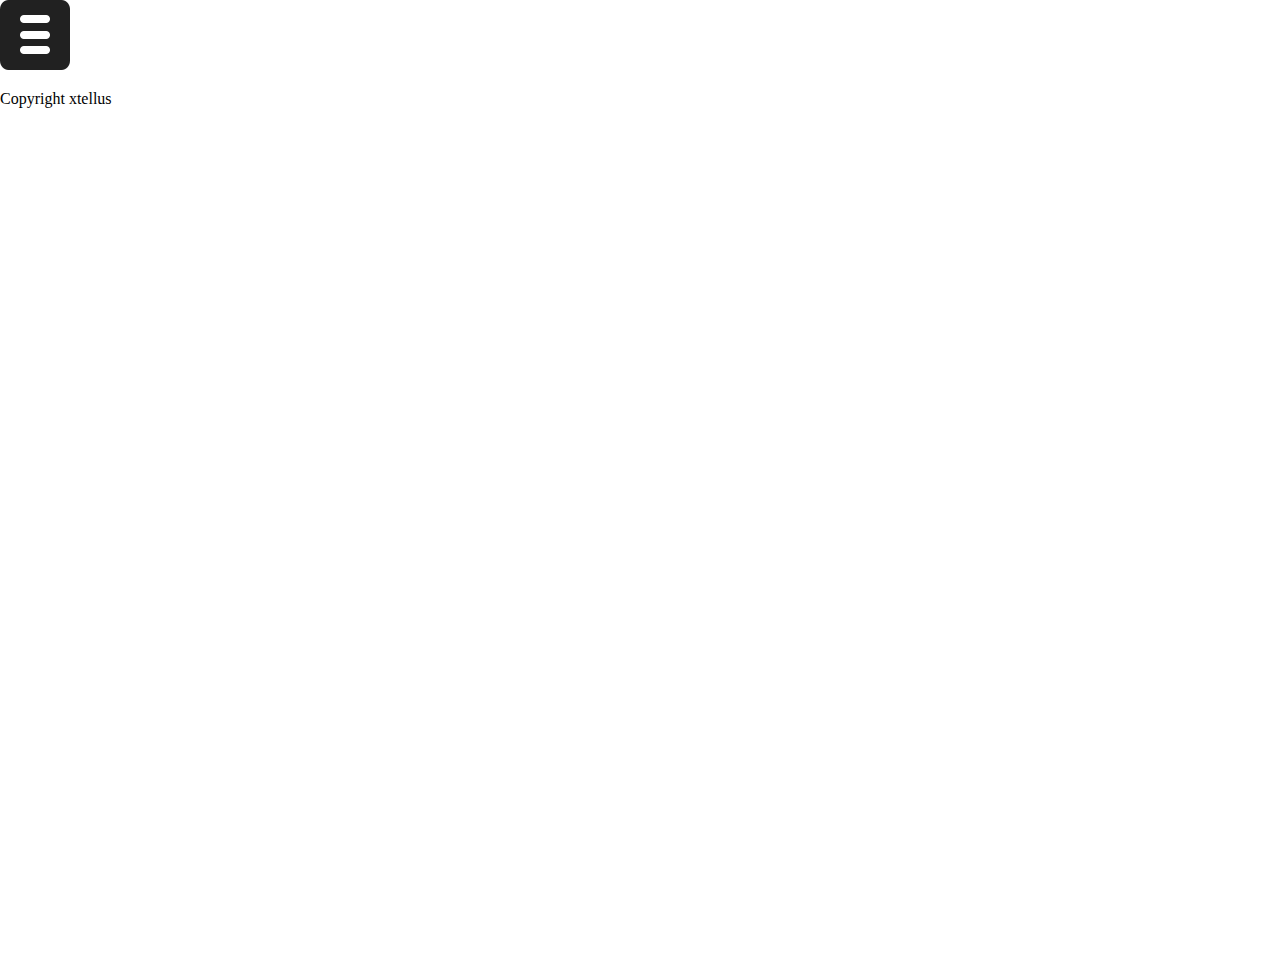
==== site/index.html @ 75f237f9 "Added template and skiss" ====
<!DOCTYPE html>
<html>
	<head>
		<meta charset="utf-8" />
		<meta name="viewport" content="width=device-width, initial-scale=1">
		<title>Travels</title>
		<link href="./css/main.css" rel="stylesheet"/>
		<link href="https://fonts.googleapis.com/css?family=Maven+Pro|Ubuntu:700" rel="stylesheet">
	</head>

	<body>
		<img src=".\img\button.png" alt="button" class="button" onclick="slide()"></img>
		<div class="all">
			<nav class="menu" id="navi">
			</nav>
			<div class="main">
				<header></header>
				<content>
				</content>
				<footer><p>Copyright xtellus</p></footer>
			</div>
			<aside>
			</aside>
		</div>
	</body>
	<script src="./js/main.js"></script>
</html>
---- site/css/main.css ----
body {
    margin: 0px;
    padding: 0px;
}

.all {

    width: 97vw;
    height: 100vh;
    display: flex;
    flex-direction: row;
    margin: 0px;

}
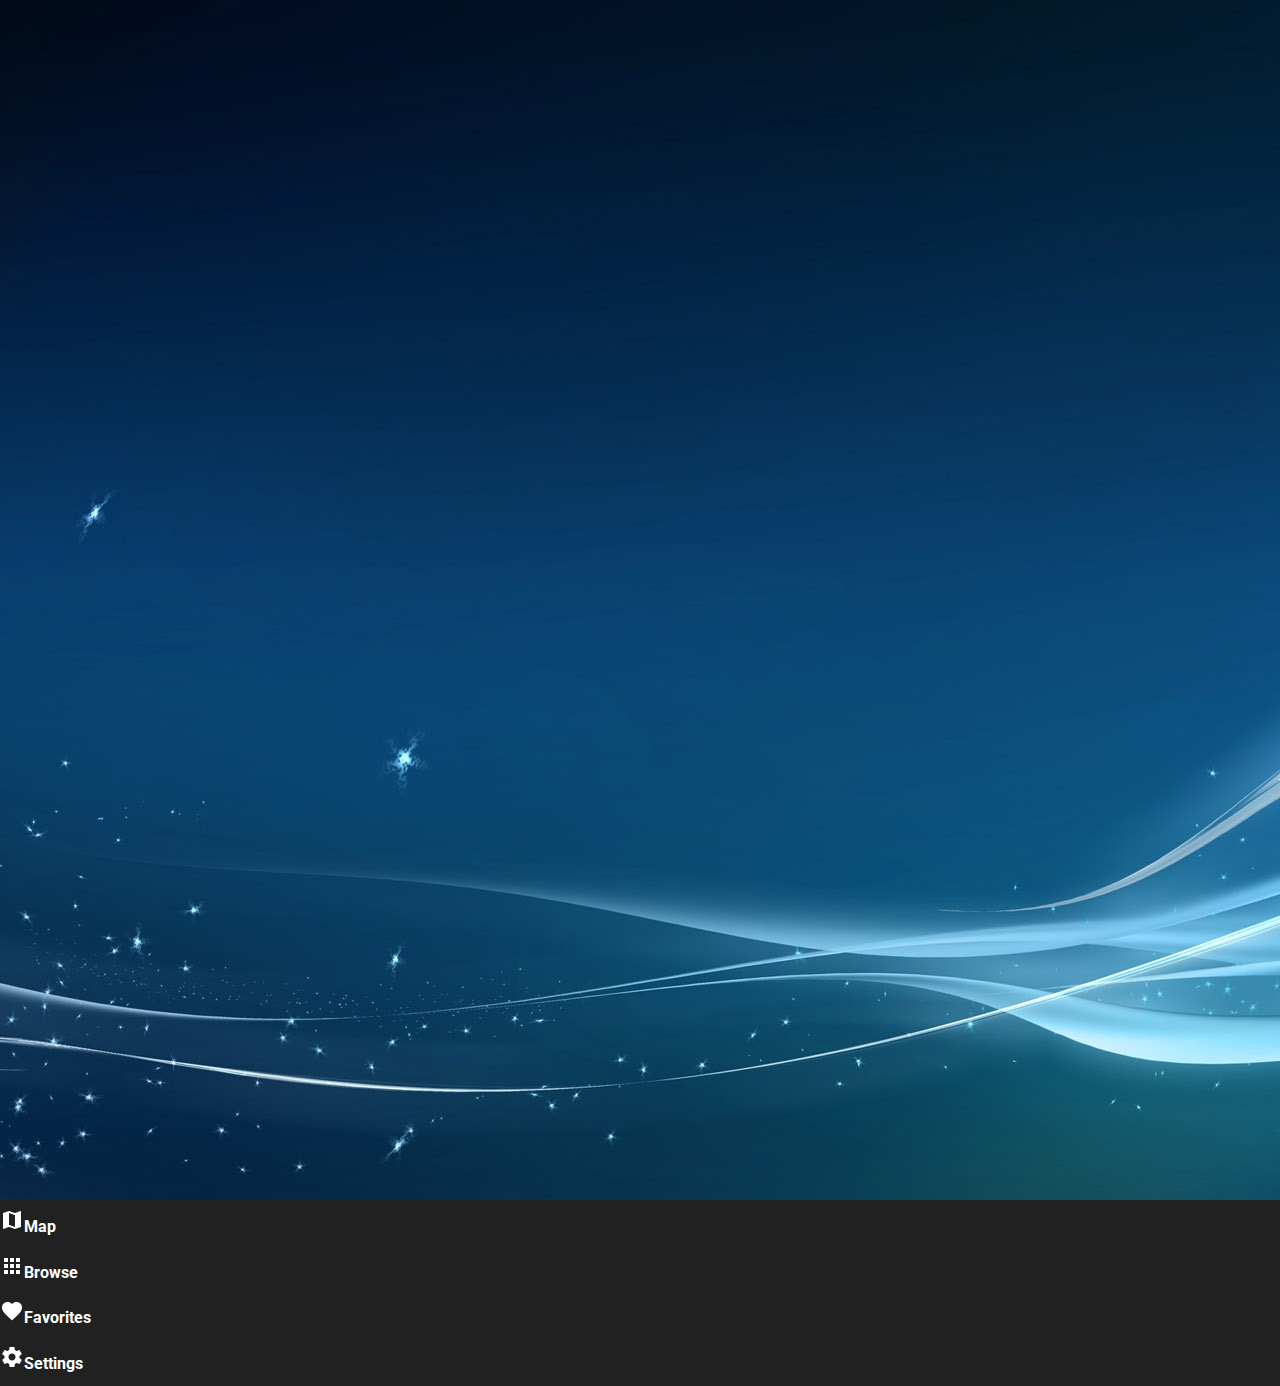
==== commit de343c32: "Started basic layout, header and navigation" ====
--- a/site/index.html
+++ b/site/index.html
@@ -5,19 +5,27 @@
 		<meta name="viewport" content="width=device-width, initial-scale=1">
 		<title>Travels</title>
 		<link href="./css/main.css" rel="stylesheet"/>
-		<link href="https://fonts.googleapis.com/css?family=Maven+Pro|Ubuntu:700" rel="stylesheet">
+		<link href="https://fonts.googleapis.com/css?family=Roboto:300" rel="stylesheet">
 	</head>
 
 	<body>
-		<img src=".\img\button.png" alt="button" class="button" onclick="slide()"></img>
 		<div class="all">
 			<nav class="menu" id="navi">
+				<img src=".\img\background.jpg" alt="background" class="background"></img>
+				<div class=menuitem><img src=".\img\map.png" alt="map" class="icon"></img><h2>Map</h2></div>
+				<div class=menuitem><img src=".\img\browse.png" alt="browse" class="icon"></img><h2>Browse</h2></div>
+				<div class=menuitem><img src=".\img\favorites.png" alt="favorites" class="icon"><h2>Favorites</h2></div>
+				<div class=menuitem><img src=".\img\settings.png" alt="settings" class="icon"><h2>Settings</h2></div>
 			</nav>
 			<div class="main">
-				<header></header>
+				<header>
+					<img src=".\img\button.png" alt="button" class="button" onclick="slide()"></img>
+					<h1>Browse</h1>
+					<img src=".\img\search.png" alt="search" class="search"></img>
+				</header>
 				<content>
 				</content>
-				<footer><p>Copyright xtellus</p></footer>
+				<footer></footer>
 			</div>
 			<aside>
 			</aside>
--- a/site/css/main.css
+++ b/site/css/main.css
@@ -1,14 +1,104 @@
 body {
     margin: 0px;
     padding: 0px;
+    background-color: #212121;
 }
 
 .all {
 
-    width: 97vw;
+    width: 100vw;
     height: 100vh;
     display: flex;
     flex-direction: row;
+    font-family: 'Roboto', sans-serif;
     margin: 0px;
+    color: white;
 
-}+}
+
+header {
+    height: 72px;
+    width: 100%;
+    display: flex;
+    flex-direction: row;
+    justify-content: center;
+    align-items: center;
+}
+
+h1 {
+    margin: 0;
+    padding: 0;
+    font-size: 1.8em;
+}
+
+h2 {
+    display: inline-block;
+    font-size: 1em;
+}
+
+.main {
+    background-color: #303030;
+    display: flex;
+    flex-direction: column;
+    width: 100%;
+}
+
+content {
+    background-color: #424242;
+    height: 100vh;
+    width: 100%;
+}
+
+@media only screen
+and (max-device-width : 768px) {
+
+    .menu {
+        display: none;
+    }
+
+    .menuVisible {
+        position: fixed;
+        top: 0;
+        left: 0;
+        width: 80vw;
+        height: 100vh;
+        z-index: 1;
+        background-color: #303030;      
+    }
+
+    .menuitem {
+        padding-left: 16px;
+        display: flex;
+        flex-direction: row;
+        align-items: center;
+        margin-top: 8px;
+    }
+
+    .icon {
+        padding-right: 16px;
+    }
+
+    .background {
+        width: 100%;
+        z-index: 2;
+    }
+
+    .button {
+        display: unset;
+        position: fixed;
+        left: 0;        
+        width: 50px;
+        height: 50px;
+        background-color: transparent;
+        z-index: 10;
+        margin-left: 8px;
+    }
+
+    .search {
+        position: fixed;
+        right: 0;        
+        width: 50px;
+        height: 50px;
+        background-color: transparent;
+        padding-right: 8px;
+    }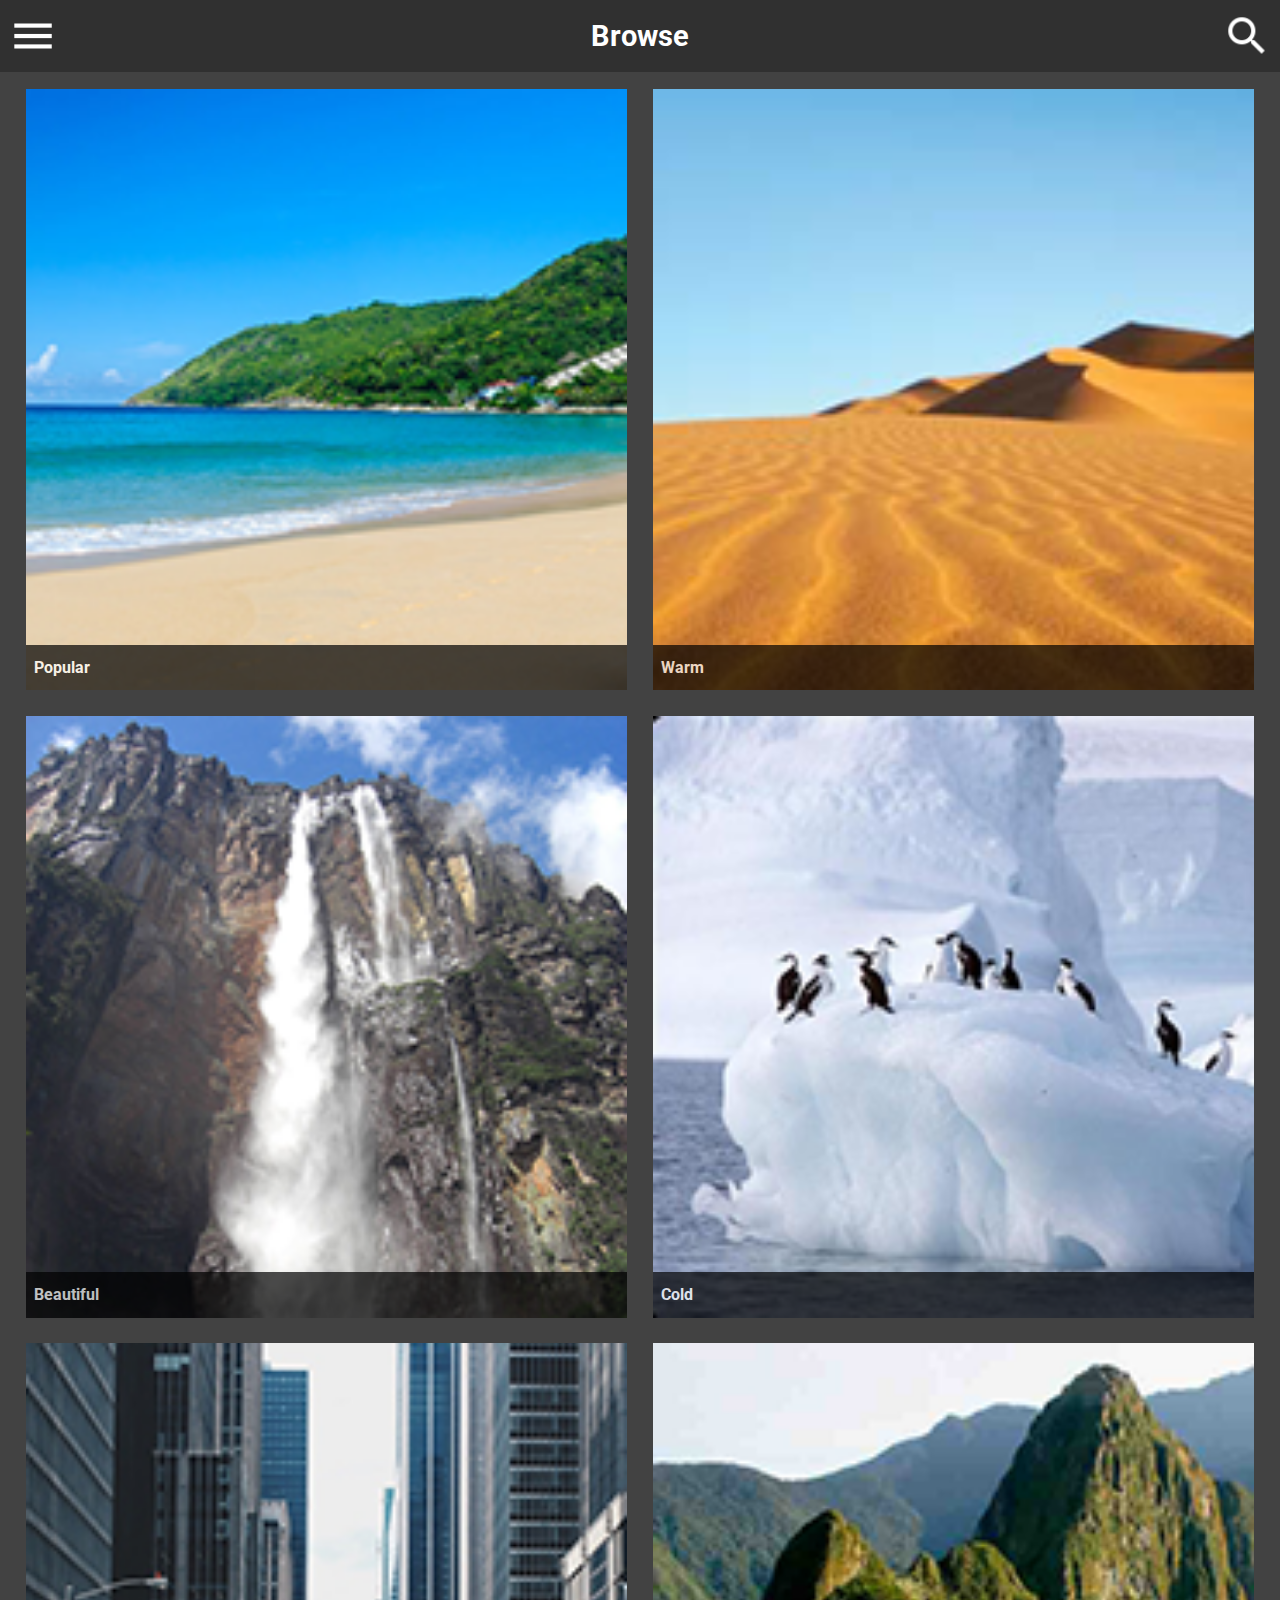
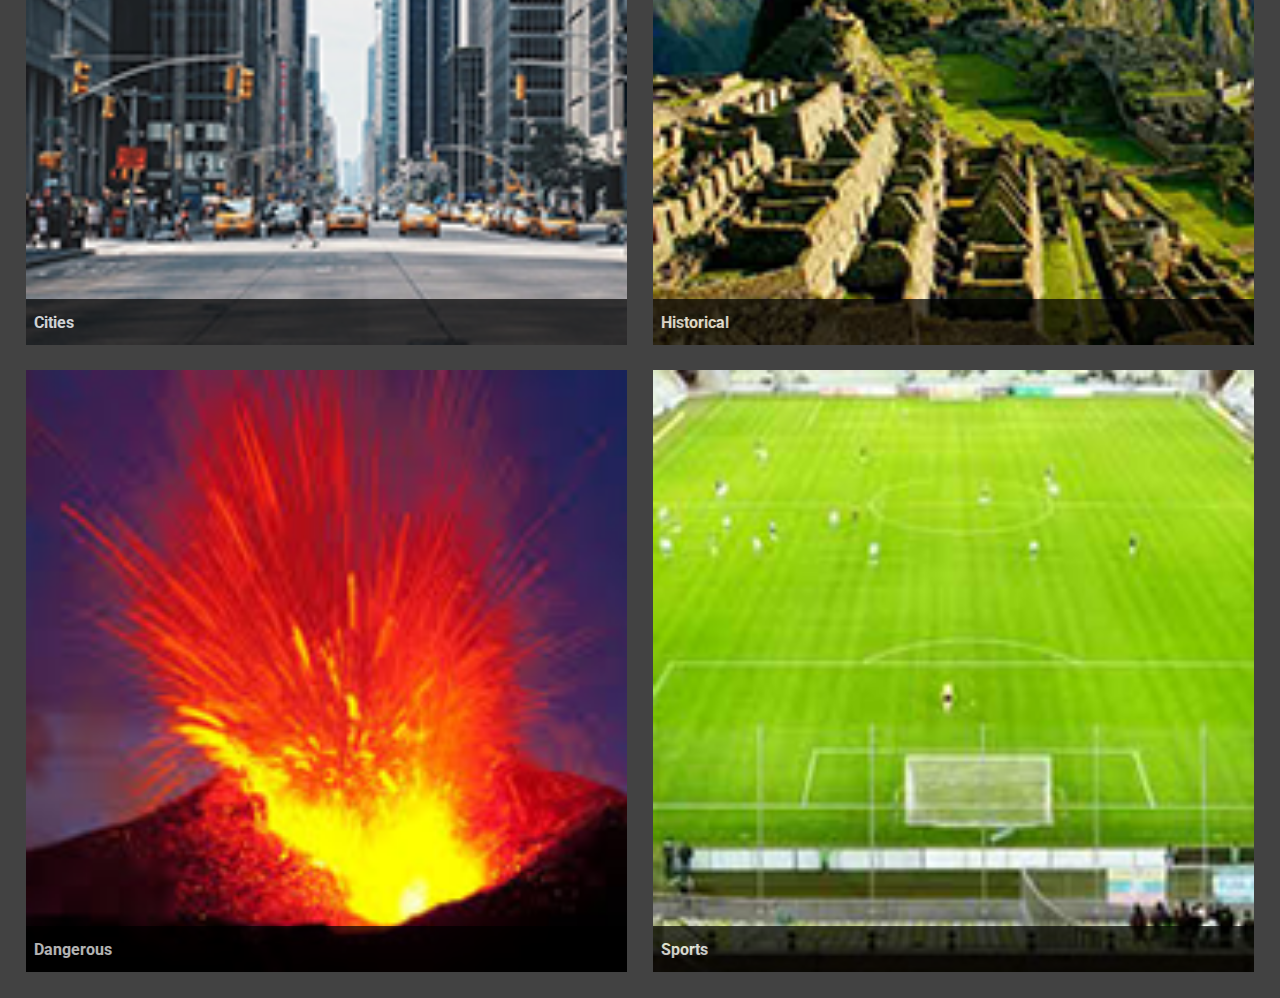
==== commit 18a81b2f: "Added content" ====
--- a/site/index.html
+++ b/site/index.html
@@ -10,6 +10,7 @@
 
 	<body>
 		<div class="all">
+			<img src=".\img\button.png" alt="button" class="button" onclick="slide()"></img>
 			<nav class="menu" id="navi">
 				<img src=".\img\background.jpg" alt="background" class="background"></img>
 				<div class=menuitem><img src=".\img\map.png" alt="map" class="icon"></img><h2>Map</h2></div>
@@ -19,11 +20,18 @@
 			</nav>
 			<div class="main">
 				<header>
-					<img src=".\img\button.png" alt="button" class="button" onclick="slide()"></img>
 					<h1>Browse</h1>
 					<img src=".\img\search.png" alt="search" class="search"></img>
 				</header>
 				<content>
+					<article><img src=".\img\popular.png" alt="popular" class="travel"><div class="description"><h2>Popular</h2></article>
+					<article><img src=".\img\warm.png" alt="warm" class="travel"><div class="description"><h2>Warm</h2></article>
+					<article><img src=".\img\beautiful.png" alt="beautiful" class="travel"><div class="description"><h2>Beautiful</h2></div></article>
+					<article><img src=".\img\cold.png" alt="cold" class="travel"><div class="description"><h2>Cold</h2></div></article>
+					<article><img src=".\img\cities.png" alt="cities" class="travel"><div class="description"><h2>Cities</h2></div></article>
+					<article><img src=".\img\historical.png" alt="historical" class="travel"><div class="description"><h2>Historical</h2></div></article>
+					<article><img src=".\img\dangerous.png" alt="dangerous" class="travel"><div class="description"><h2>Dangerous</h2></div></article>
+					<article><img src=".\img\sports.png" alt="sports" class="travel"><div class="description"><h2>Sports</h2></div></article>
 				</content>
 				<footer></footer>
 			</div>
--- a/site/css/main.css
+++ b/site/css/main.css
@@ -1,13 +1,13 @@
 body {
     margin: 0px;
     padding: 0px;
-    background-color: #212121;
+    background-color: #424242;
 }
 
 .all {
 
-    width: 100vw;
-    height: 100vh;
+    width: 100%;
+    height: 100%;
     display: flex;
     flex-direction: row;
     font-family: 'Roboto', sans-serif;
@@ -18,11 +18,15 @@
 
 header {
     height: 72px;
+    position: fixed;
+    z-index: 3;
+    top: 0;
     width: 100%;
     display: flex;
     flex-direction: row;
     justify-content: center;
     align-items: center;
+    background-color: #303030;
 }
 
 h1 {
@@ -37,7 +41,7 @@
 }
 
 .main {
-    background-color: #303030;
+    background-color: #424242;
     display: flex;
     flex-direction: column;
     width: 100%;
@@ -45,12 +49,14 @@
 
 content {
     background-color: #424242;
-    height: 100vh;
+    padding: 1%;
+    padding-top: 76px;
+    height: 100%;
     width: 100%;
 }
 
-@media only screen
-and (max-device-width : 768px) {
+
+ 
 
     .menu {
         display: none;
@@ -60,9 +66,10 @@
         position: fixed;
         top: 0;
         left: 0;
-        width: 80vw;
-        height: 100vh;
-        z-index: 1;
+        width: 80%;
+        max-width: 300px;
+        height: 100%;
+        z-index: 4;
         background-color: #303030;      
     }
 
@@ -80,7 +87,7 @@
 
     .background {
         width: 100%;
-        z-index: 2;
+        z-index: 5;
     }
 
     .button {
@@ -90,8 +97,9 @@
         width: 50px;
         height: 50px;
         background-color: transparent;
-        z-index: 10;
+        z-index: 100;
         margin-left: 8px;
+        margin-top: 11px;
     }
 
     .search {
@@ -101,4 +109,37 @@
         height: 50px;
         background-color: transparent;
         padding-right: 8px;
+    }
+
+    content {
+        display: flex;
+        flex-direction: row;
+        flex-wrap: wrap;
+        align-content: flex-start;
+        justify-content: flex-start;
+    }
+
+    article {
+        margin: 1%;
+        width: 47%;
+        display: flex;
+        flex-direction: column-reverse;
+    }
+
+    .travel {
+        position: static;
+        width: 100%;
+        height: auto;
+        z-index: 1;
+    }
+
+    .description {
+        position: absolute;
+        width: calc(47% - 8px);
+        color: white;
+        background-color: black;
+        opacity: 0.7;
+        z-index: 2;
+        padding-left: 8px;
+        
     }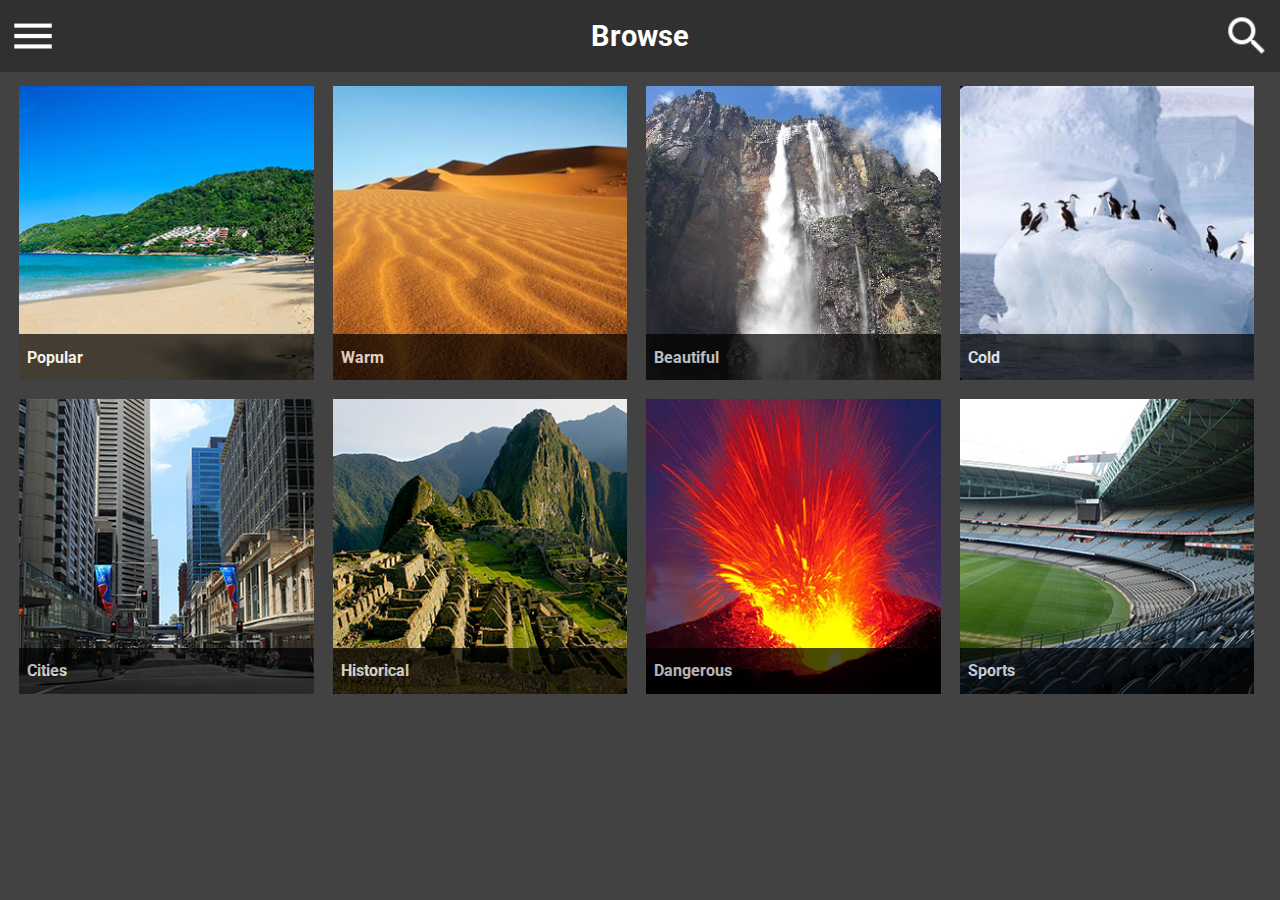
==== commit 1c123e00: "Skapade popular.jpg, optimiserade genom att använda olika stora bilder, andra justeringar" ====
--- a/site/index.html
+++ b/site/index.html
@@ -13,10 +13,10 @@
 			<img src=".\img\button.png" alt="button" class="button" onclick="slide()"></img>
 			<nav class="menu" id="navi">
 				<img src=".\img\background.jpg" alt="background" class="background"></img>
-				<div class=menuitem><img src=".\img\map.png" alt="map" class="icon"></img><h2>Map</h2></div>
-				<div class=menuitem><img src=".\img\browse.png" alt="browse" class="icon"></img><h2>Browse</h2></div>
-				<div class=menuitem><img src=".\img\favorites.png" alt="favorites" class="icon"><h2>Favorites</h2></div>
-				<div class=menuitem><img src=".\img\settings.png" alt="settings" class="icon"><h2>Settings</h2></div>
+				<menuitem><img src=".\img\map.png" alt="map" class="icon"></img><h2>Map</h2></menuitem>
+				<a class="menulink" href="./index.html"><menuitem><img src=".\img\browse.png" alt="browse" class="icon"></img><h2>Browse</h2></menuitem></a>
+				<menuitem><img src=".\img\favorites.png" alt="favorites" class="icon"><h2>Favorites</h2></menuitem>
+				<menuitem><img src=".\img\settings.png" alt="settings" class="icon"><h2>Settings</h2></menuitem>
 			</nav>
 			<div class="main">
 				<header>
@@ -24,14 +24,14 @@
 					<img src=".\img\search.png" alt="search" class="search"></img>
 				</header>
 				<content>
-					<article><img src=".\img\popular.png" alt="popular" class="travel"><div class="description"><h2>Popular</h2></article>
-					<article><img src=".\img\warm.png" alt="warm" class="travel"><div class="description"><h2>Warm</h2></article>
-					<article><img src=".\img\beautiful.png" alt="beautiful" class="travel"><div class="description"><h2>Beautiful</h2></div></article>
-					<article><img src=".\img\cold.png" alt="cold" class="travel"><div class="description"><h2>Cold</h2></div></article>
-					<article><img src=".\img\cities.png" alt="cities" class="travel"><div class="description"><h2>Cities</h2></div></article>
-					<article><img src=".\img\historical.png" alt="historical" class="travel"><div class="description"><h2>Historical</h2></div></article>
-					<article><img src=".\img\dangerous.png" alt="dangerous" class="travel"><div class="description"><h2>Dangerous</h2></div></article>
-					<article><img src=".\img\sports.png" alt="sports" class="travel"><div class="description"><h2>Sports</h2></div></article>
+					<article><img src=".\img\popular.jpg" alt="popular" class="browse_item"><img src=".\img\popular_big.jpg" alt="popular" class="browse_item_big"><div class="description"><a class="browselink" href="./popular.html"><h2>Popular</h2></a></article></a>
+					<article><img src=".\img\warm.jpg" alt="warm" class="browse_item"><img src=".\img\warm_big.jpg" alt="warm" class="browse_item_big"><div class="description"><h2>Warm</h2></article>
+					<article><img src=".\img\beautiful.jpg" alt="beautiful" class="browse_item"><img src=".\img\beautiful_big.jpg" alt="beautiful" class="browse_item_big"><div class="description"><h2>Beautiful</h2></div></article>
+					<article><img src=".\img\cold.jpg" alt="cold" class="browse_item"><img src=".\img\cold_big.jpg" alt="cold" class="browse_item_big"><div class="description"><h2>Cold</h2></div></article>
+					<article><img src=".\img\cities.jpg" alt="cities" class="browse_item"><img src=".\img\cities_big.jpg" alt="cities" class="browse_item_big"><div class="description"><h2>Cities</h2></div></article>
+					<article><img src=".\img\historical.jpg" alt="historical" class="browse_item"><img src=".\img\historical_big.jpg" alt="historical" class="browse_item_big"><div class="description"><h2>Historical</h2></div></article>
+					<article><img src=".\img\dangerous.jpg" alt="dangerous" class="browse_item"><img src=".\img\dangerous_big.jpg" alt="dangerous" class="browse_item_big"><div class="description"><h2>Dangerous</h2></div></article>
+					<article><img src=".\img\sports.jpg" alt="sports" class="browse_item"><img src=".\img\sports_big.jpg" alt="sports" class="browse_item_big"><div class="description"><h2>Sports</h2></div></article>
 				</content>
 				<footer></footer>
 			</div>
--- a/site/css/main.css
+++ b/site/css/main.css
@@ -39,6 +39,21 @@
     display: inline-block;
     font-size: 1em;
 }
+
+.menulink {
+    color: white;
+    text-decoration: none;
+    font-size: 1em;
+}
+
+.browselink {
+    color: white;
+    text-decoration: none;
+    padding: 0;
+    margin: 0;
+    display: inline;
+}
+
 
 .main {
     background-color: #424242;
@@ -55,91 +70,156 @@
     width: 100%;
 }
 
-
- 
-
-    .menu {
-        display: none;
-    }
-
-    .menuVisible {
-        position: fixed;
-        top: 0;
-        left: 0;
-        width: 80%;
-        max-width: 300px;
-        height: 100%;
-        z-index: 4;
-        background-color: #303030;      
-    }
-
-    .menuitem {
-        padding-left: 16px;
-        display: flex;
-        flex-direction: row;
-        align-items: center;
-        margin-top: 8px;
-    }
-
-    .icon {
-        padding-right: 16px;
-    }
-
-    .background {
-        width: 100%;
-        z-index: 5;
-    }
-
-    .button {
-        display: unset;
-        position: fixed;
-        left: 0;        
-        width: 50px;
-        height: 50px;
-        background-color: transparent;
-        z-index: 100;
-        margin-left: 8px;
-        margin-top: 11px;
-    }
-
-    .search {
-        position: fixed;
-        right: 0;        
-        width: 50px;
-        height: 50px;
-        background-color: transparent;
-        padding-right: 8px;
-    }
-
-    content {
-        display: flex;
-        flex-direction: row;
-        flex-wrap: wrap;
-        align-content: flex-start;
-        justify-content: flex-start;
-    }
-
-    article {
-        margin: 1%;
-        width: 47%;
+.menu {
+    display: none;
+}
+
+.menuVisible {
+    position: fixed;
+    top: 0;
+    left: 0;
+    width: 80%;
+    max-width: 300px;
+    height: 100%;
+    z-index: 4;
+    background-color: #303030;      
+}
+
+menuitem {
+    padding-left: 16px;
+    display: flex;
+    flex-direction: row;
+    align-items: center;
+    margin-top: 8px;
+}
+
+.icon {
+    padding-right: 16px;
+}
+
+.background {
+    width: 100%;
+    z-index: 5;
+}
+
+.button {
+    display: unset;
+    position: fixed;
+    left: 0;        
+    width: 50px;
+    height: 50px;
+    background-color: transparent;
+    z-index: 100;
+    margin-left: 8px;
+    margin-top: 11px;
+}
+
+.search {
+    position: fixed;
+    right: 0;        
+    width: 50px;
+    height: 50px;
+    background-color: transparent;
+    padding-right: 8px;
+}
+
+content {
+    display: flex;
+    flex-direction: row;
+    flex-wrap: wrap;
+    align-content: flex-start;
+    justify-content: flex-start;
+}
+
+article {
+    margin: 1%;
+    width: 47%;
+    display: flex;
+    flex-direction: column-reverse;
+}
+
+.browse_item {
+    display: unset;
+    position: static;
+    width: 100%;
+    height: auto;
+    z-index: 1;
+}
+
+    .browse_item_big {
+    display: none;
+}
+
+.description {
+    position: absolute;
+    width: calc(47% - 8px);
+    color: white;
+    background-color: black;
+    opacity: 0.7;
+    z-index: 2;
+    padding-left: 8px;        
+}
+
+.content_picture {
+    width: 60%;
+    height: auto;
+}
+
+.location_site {
+    margin-top: 72px;
+    display: flex;
+    flex-direction: column;
+    align-items: center;
+    padding: 16px;
+}
+
+.popular_site {
+    background-image: url(https://s-media-cache-ak0.pinimg.com/originals/fc/87/fe/fc87fee1fb262de65cb8a7b5e586a1b0.jpg);
+}
+
+p {
+    background-color: lightblue;
+    color: black;
+    opacity: 80;
+    border-radius: 20px;
+    padding: 12px;
+}
+
+    @media only screen
+and (min-device-width : 426px) {
+
+        article {
+        margin: 0.75%;
+        width: 23%;
         display: flex;
         flex-direction: column-reverse;
     }
 
-    .travel {
-        position: static;
-        width: 100%;
-        height: auto;
-        z-index: 1;
-    }
-
-    .description {
+        .description {
         position: absolute;
-        width: calc(47% - 8px);
+        width: calc(23% - 8px);
         color: white;
         background-color: black;
         opacity: 0.7;
         z-index: 2;
         padding-left: 8px;
-        
-    }+    }
+
+        .browse_item {
+        display: none;
+    }
+
+        .browse_item_big {
+        display: unset;
+        width: 100%;
+        height: auto;
+        z-index: 1;
+    }
+    content {
+        background-color: #424242;
+        padding: 0.75%;
+        padding-top: 76px;
+        height: 100%;
+        width: 100%;
+    }
+}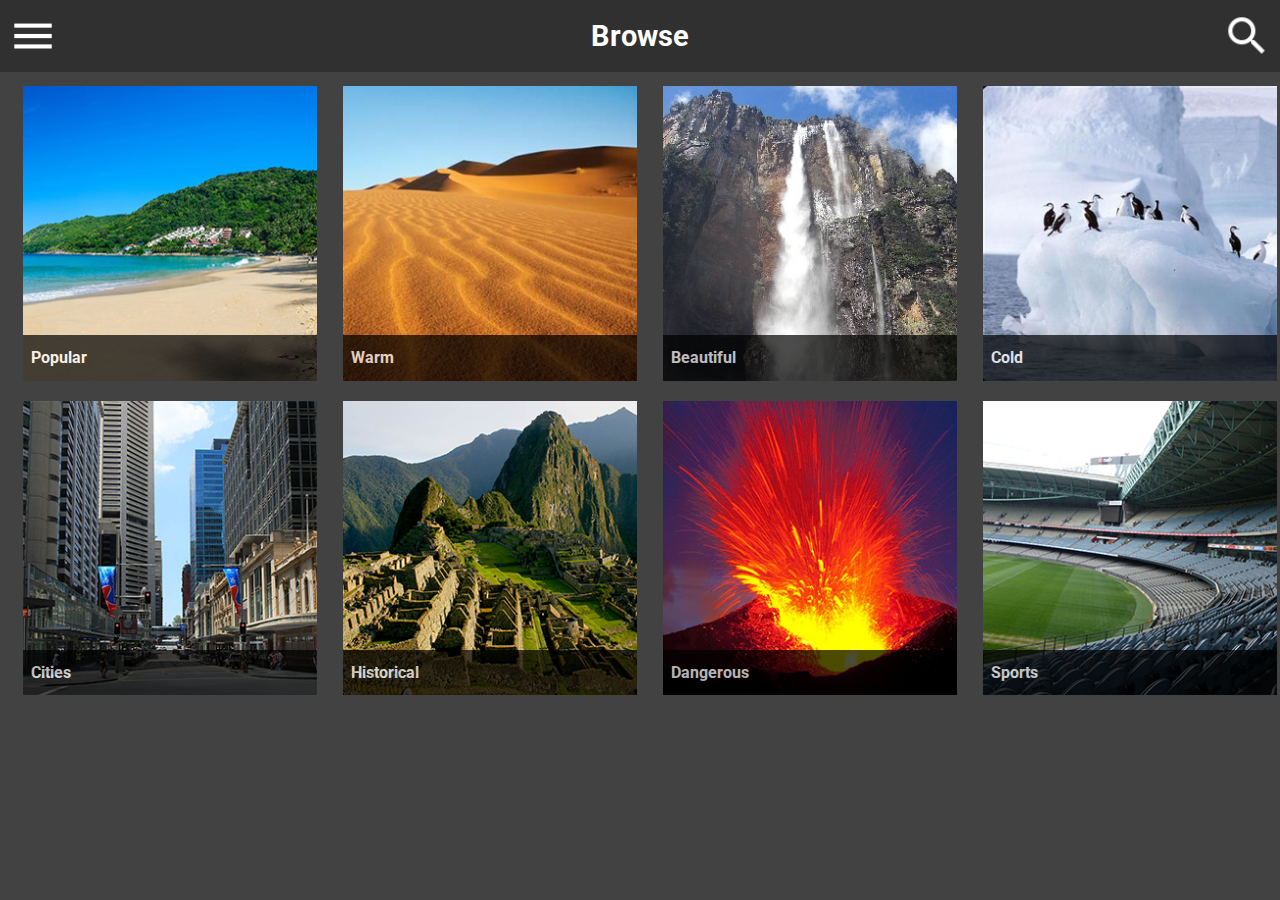
==== commit c93da6da: "Organiserade och optimiserade CSS, anpassade namn på taggar" ====
--- a/site/index.html
+++ b/site/index.html
@@ -23,17 +23,16 @@
 					<h1>Browse</h1>
 					<img src=".\img\search.png" alt="search" class="search"></img>
 				</header>
-				<content>
-					<article><img src=".\img\popular.jpg" alt="popular" class="browse_item"><img src=".\img\popular_big.jpg" alt="popular" class="browse_item_big"><div class="description"><a class="browselink" href="./popular.html"><h2>Popular</h2></a></article></a>
-					<article><img src=".\img\warm.jpg" alt="warm" class="browse_item"><img src=".\img\warm_big.jpg" alt="warm" class="browse_item_big"><div class="description"><h2>Warm</h2></article>
-					<article><img src=".\img\beautiful.jpg" alt="beautiful" class="browse_item"><img src=".\img\beautiful_big.jpg" alt="beautiful" class="browse_item_big"><div class="description"><h2>Beautiful</h2></div></article>
-					<article><img src=".\img\cold.jpg" alt="cold" class="browse_item"><img src=".\img\cold_big.jpg" alt="cold" class="browse_item_big"><div class="description"><h2>Cold</h2></div></article>
-					<article><img src=".\img\cities.jpg" alt="cities" class="browse_item"><img src=".\img\cities_big.jpg" alt="cities" class="browse_item_big"><div class="description"><h2>Cities</h2></div></article>
-					<article><img src=".\img\historical.jpg" alt="historical" class="browse_item"><img src=".\img\historical_big.jpg" alt="historical" class="browse_item_big"><div class="description"><h2>Historical</h2></div></article>
-					<article><img src=".\img\dangerous.jpg" alt="dangerous" class="browse_item"><img src=".\img\dangerous_big.jpg" alt="dangerous" class="browse_item_big"><div class="description"><h2>Dangerous</h2></div></article>
-					<article><img src=".\img\sports.jpg" alt="sports" class="browse_item"><img src=".\img\sports_big.jpg" alt="sports" class="browse_item_big"><div class="description"><h2>Sports</h2></div></article>
-				</content>
-				<footer></footer>
+				<article>
+					<figure><img src=".\img\popular.jpg" alt="popular" class="browse_item"><img src=".\img\popular_big.jpg" alt="popular" class="browse_item_big"><div class="description"><a class="browselink" href="./popular.html"><h2>Popular</h2></a></figure></a>
+					<figure><img src=".\img\warm.jpg" alt="warm" class="browse_item"><img src=".\img\warm_big.jpg" alt="warm" class="browse_item_big"><div class="description"><h2>Warm</h2></figure>
+					<figure><img src=".\img\beautiful.jpg" alt="beautiful" class="browse_item"><img src=".\img\beautiful_big.jpg" alt="beautiful" class="browse_item_big"><div class="description"><h2>Beautiful</h2></div></figure>
+					<figure><img src=".\img\cold.jpg" alt="cold" class="browse_item"><img src=".\img\cold_big.jpg" alt="cold" class="browse_item_big"><div class="description"><h2>Cold</h2></div></figure>
+					<figure><img src=".\img\cities.jpg" alt="cities" class="browse_item"><img src=".\img\cities_big.jpg" alt="cities" class="browse_item_big"><div class="description"><h2>Cities</h2></div></figure>
+					<figure><img src=".\img\historical.jpg" alt="historical" class="browse_item"><img src=".\img\historical_big.jpg" alt="historical" class="browse_item_big"><div class="description"><h2>Historical</h2></div></figure>
+					<figure><img src=".\img\dangerous.jpg" alt="dangerous" class="browse_item"><img src=".\img\dangerous_big.jpg" alt="dangerous" class="browse_item_big"><div class="description"><h2>Dangerous</h2></div></figure>
+					<figure><img src=".\img\sports.jpg" alt="sports" class="browse_item"><img src=".\img\sports_big.jpg" alt="sports" class="browse_item_big"><div class="description"><h2>Sports</h2></div></figure>
+				</article>
 			</div>
 			<aside>
 			</aside>
--- a/site/css/main.css
+++ b/site/css/main.css
@@ -12,62 +12,21 @@
     flex-direction: row;
     font-family: 'Roboto', sans-serif;
     margin: 0px;
-    color: white;
-
-}
-
-header {
-    height: 72px;
-    position: fixed;
-    z-index: 3;
-    top: 0;
-    width: 100%;
-    display: flex;
-    flex-direction: row;
-    justify-content: center;
-    align-items: center;
-    background-color: #303030;
-}
-
-h1 {
-    margin: 0;
-    padding: 0;
-    font-size: 1.8em;
-}
-
-h2 {
-    display: inline-block;
-    font-size: 1em;
-}
-
-.menulink {
-    color: white;
-    text-decoration: none;
-    font-size: 1em;
-}
-
-.browselink {
-    color: white;
-    text-decoration: none;
-    padding: 0;
-    margin: 0;
-    display: inline;
-}
-
-
-.main {
-    background-color: #424242;
-    display: flex;
-    flex-direction: column;
-    width: 100%;
-}
-
-content {
-    background-color: #424242;
-    padding: 1%;
-    padding-top: 76px;
-    height: 100%;
-    width: 100%;
+    padding: 0px;
+    color: white;
+
+}
+
+.button {
+    display: unset;
+    position: fixed;
+    left: 0;
+    width: 50px;
+    height: 50px;
+    background-color: transparent;
+    z-index: 100;
+    margin-left: 8px;
+    margin-top: 11px;
 }
 
 .menu {
@@ -85,6 +44,11 @@
     background-color: #303030;      
 }
 
+.background {
+    width: 100%;
+    z-index: 5;
+}
+
 menuitem {
     padding-left: 16px;
     display: flex;
@@ -93,25 +57,43 @@
     margin-top: 8px;
 }
 
+.menulink {
+    color: white;
+    text-decoration: none;
+    font-size: 1em;
+}
+
 .icon {
     padding-right: 16px;
 }
 
-.background {
-    width: 100%;
-    z-index: 5;
-}
-
-.button {
-    display: unset;
-    position: fixed;
-    left: 0;        
-    width: 50px;
-    height: 50px;
-    background-color: transparent;
-    z-index: 100;
-    margin-left: 8px;
-    margin-top: 11px;
+.main {
+    background-color: #424242;
+    display: flex;
+    flex-direction: column;
+    width: 100%;
+    margin: 0px;
+    padding: 0px;
+}
+
+header {
+    height: 72px;
+    position: fixed;
+    z-index: 3;
+    top: 0;
+    width: 100%;
+    display: flex;
+    flex-direction: row;
+    justify-content: center;
+    align-items: center;
+    background-color: #303030;
+    margin: 0;
+}
+
+h1 {
+    margin: 0;
+    padding: 0;
+    font-size: 1.8em;
 }
 
 .search {
@@ -123,15 +105,21 @@
     padding-right: 8px;
 }
 
-content {
+article {
     display: flex;
     flex-direction: row;
     flex-wrap: wrap;
     align-content: flex-start;
-    justify-content: flex-start;
-}
-
-article {
+    justify-content: space-around;
+    background-color: #424242;
+    margin: 0;
+    padding: 1%;
+    padding-top: 76px;
+    height: 100%;
+    width: 100%;
+}
+
+figure {
     margin: 1%;
     width: 47%;
     display: flex;
@@ -144,6 +132,11 @@
     width: 100%;
     height: auto;
     z-index: 1;
+}
+
+h2 {
+    display: inline-block;
+    font-size: 1em;
 }
 
     .browse_item_big {
@@ -160,9 +153,12 @@
     padding-left: 8px;        
 }
 
-.content_picture {
-    width: 60%;
-    height: auto;
+.browselink {
+    color: white;
+    text-decoration: none;
+    padding: 0;
+    margin: 0;
+    display: inline;
 }
 
 .location_site {
@@ -189,7 +185,14 @@
 and (min-device-width : 426px) {
 
         article {
-        margin: 0.75%;
+        padding: 0.8%;
+        padding-top: 76px;
+        height: 100%;
+        width: 100%;
+    }
+        
+        figure {
+        margin: 0.8%;
         width: 23%;
         display: flex;
         flex-direction: column-reverse;
@@ -210,16 +213,9 @@
     }
 
         .browse_item_big {
-        display: unset;
+        display: unset; 
         width: 100%;
         height: auto;
         z-index: 1;
     }
-    content {
-        background-color: #424242;
-        padding: 0.75%;
-        padding-top: 76px;
-        height: 100%;
-        width: 100%;
-    }
 }